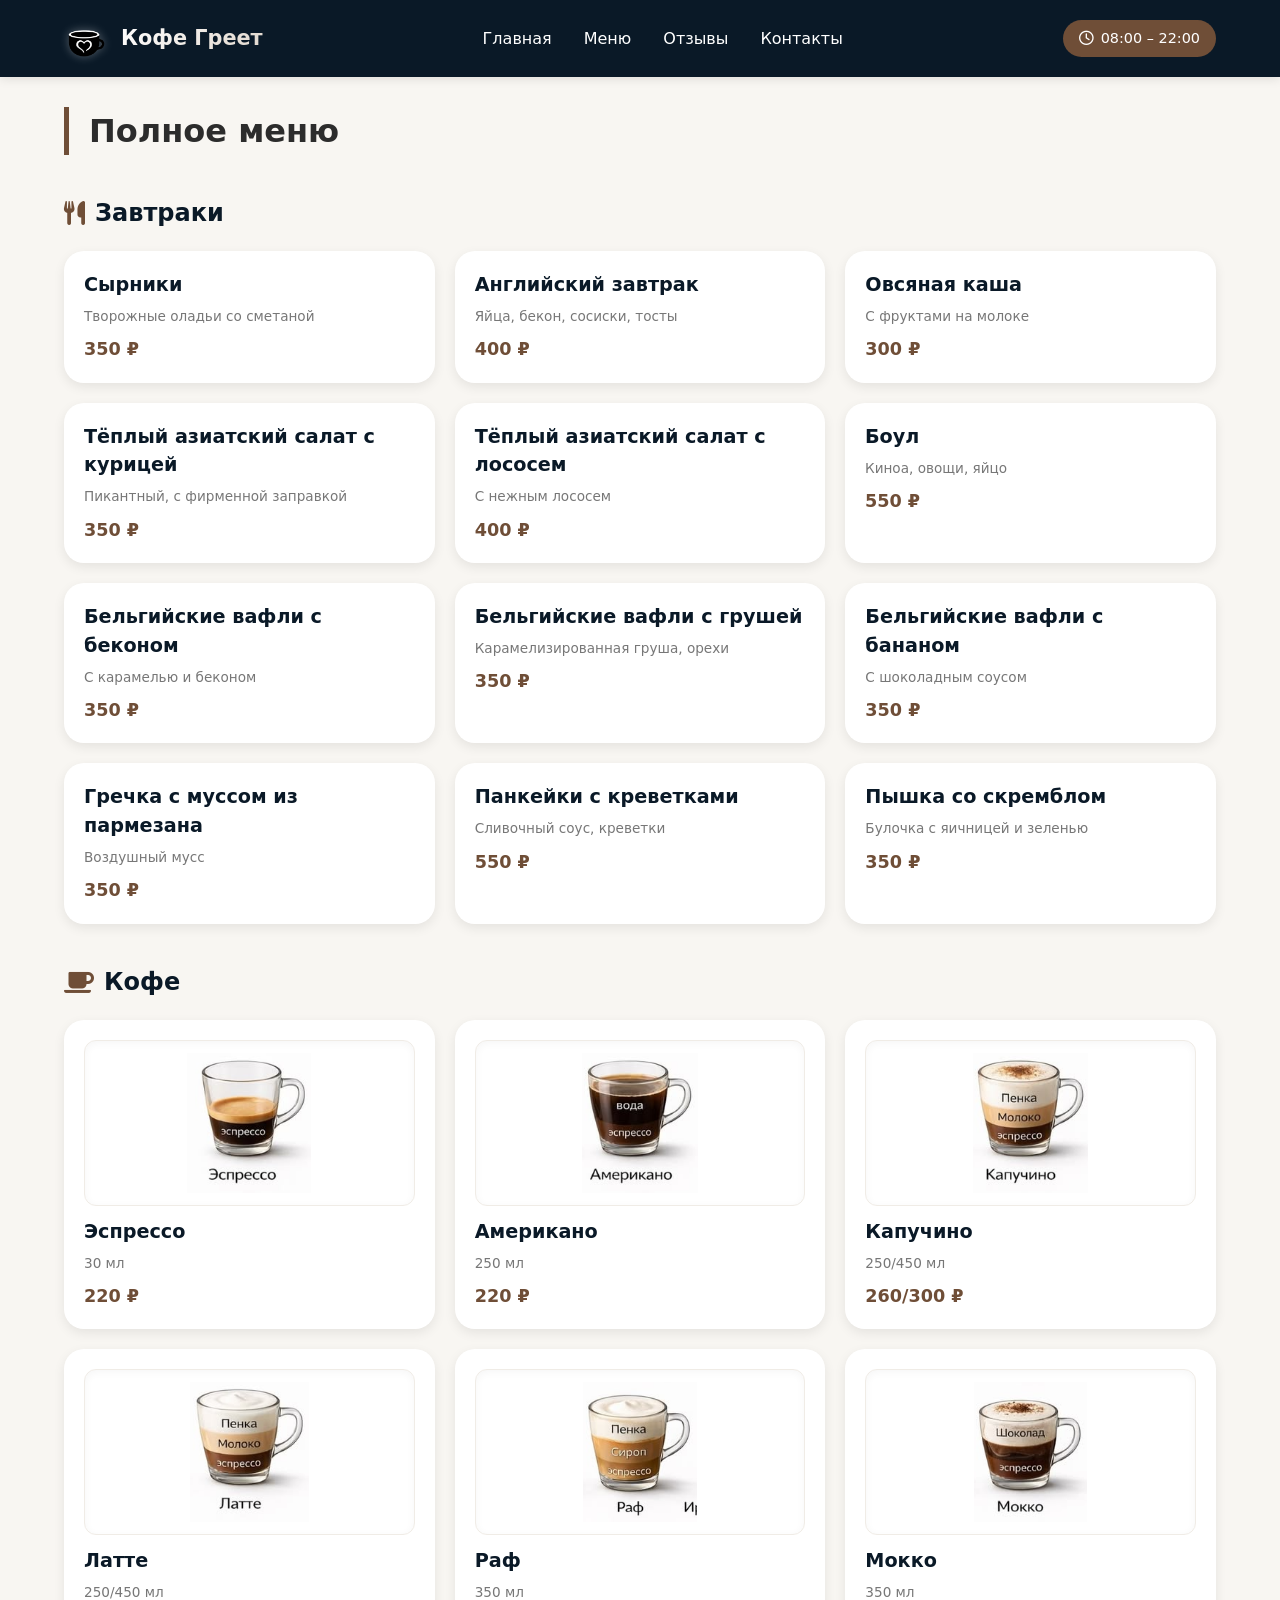
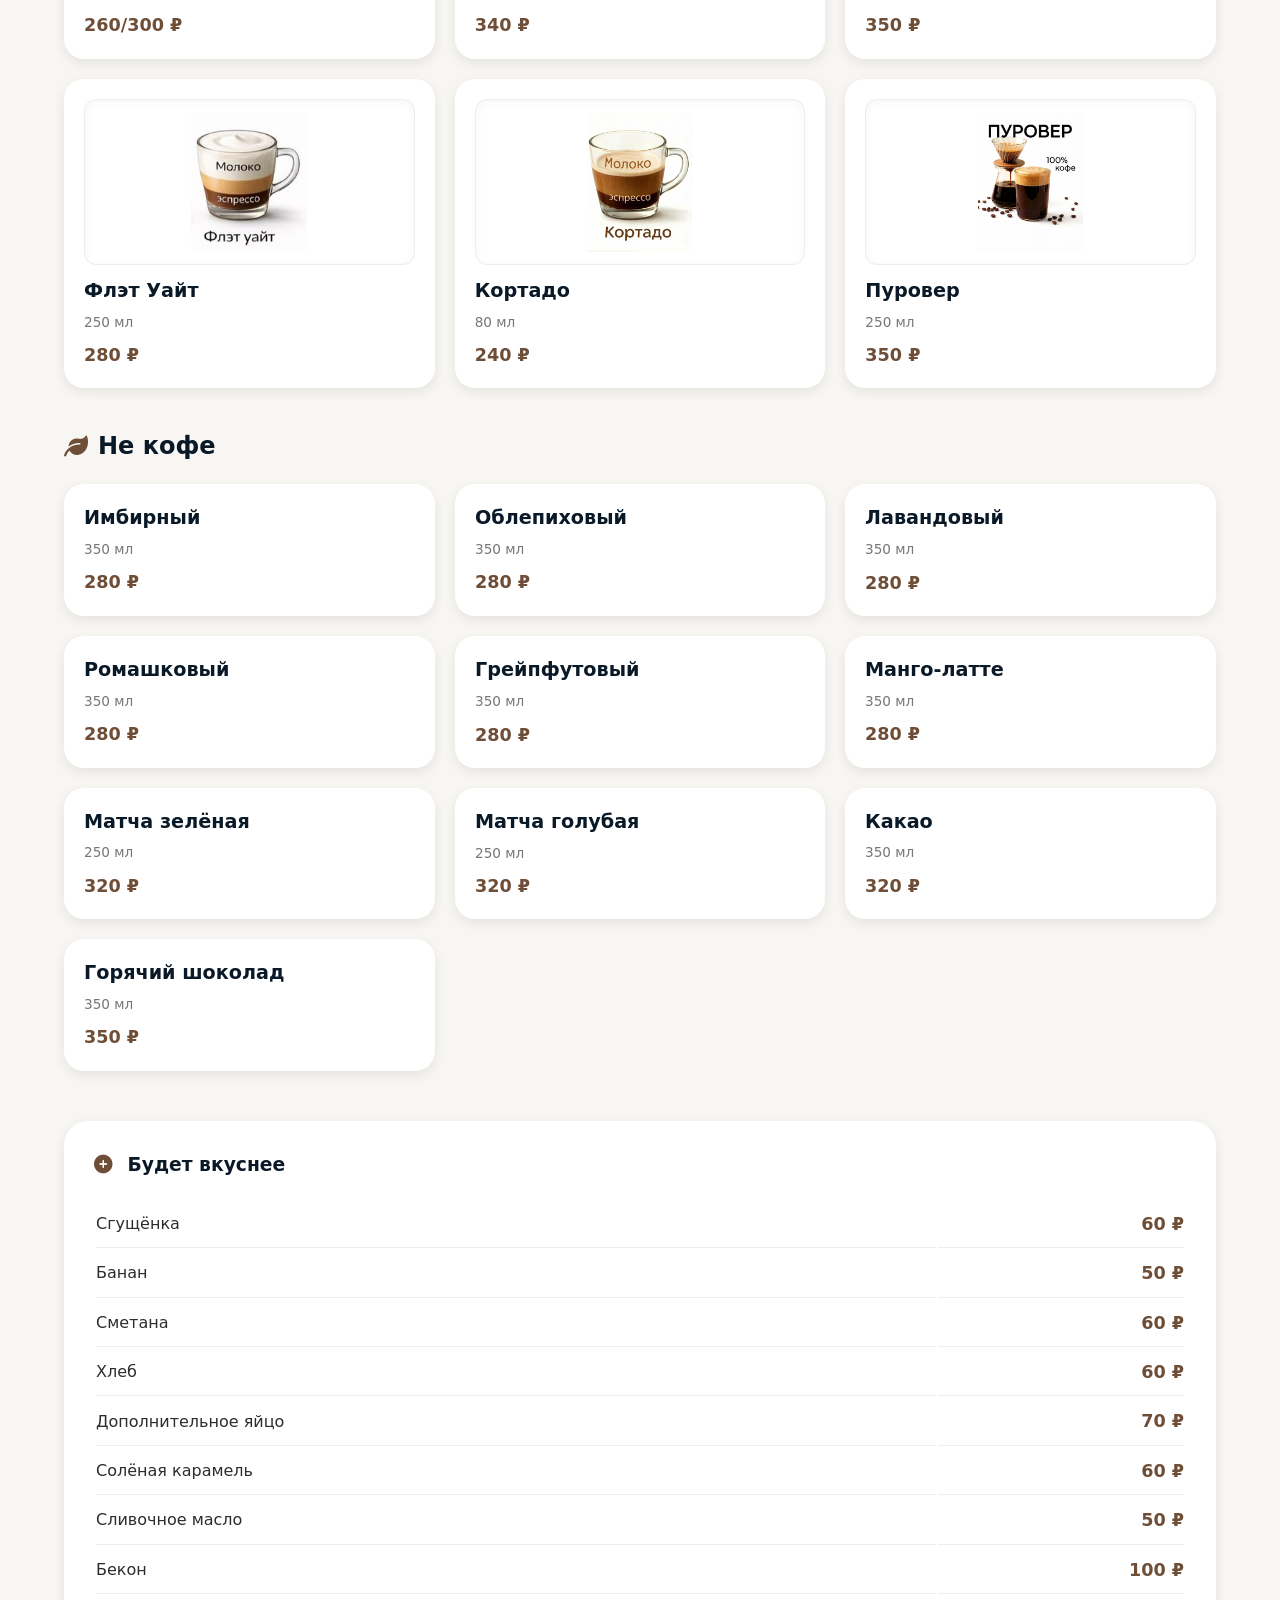
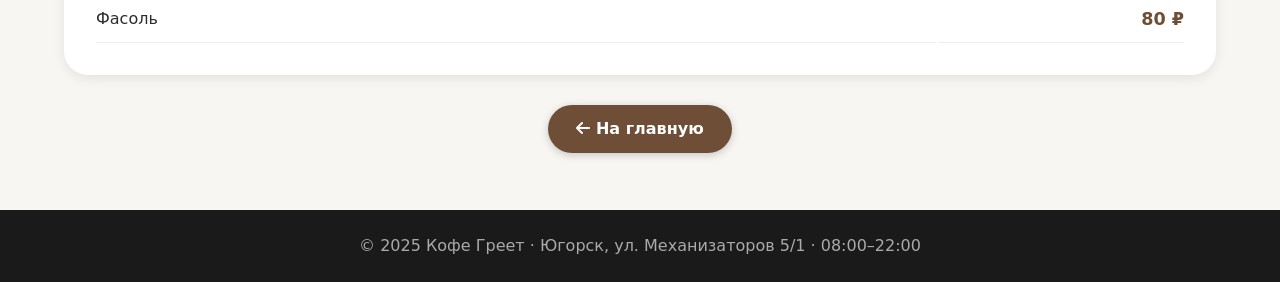
==== meny.html @ d29ca67d "Add files via upload" ====
<!DOCTYPE html>
<html lang="ru">
<head>
    <meta charset="UTF-8" />
    <meta name="viewport" content="width=device-width, initial-scale=1.0" />
    <title>Меню — Кофе Греет</title>
    <link rel="stylesheet" href="meny.css" />
    <link rel="stylesheet" href="https://cdnjs.cloudflare.com/ajax/libs/font-awesome/6.0.0-beta3/css/all.min.css" />
</head>
<body>

<!-- Preloader -->
<div class="preloader" id="preloader">
    <div class="preloader-content">
        <div class="coffee-cup">
            <div class="steam">
                <span></span><span></span><span></span><span></span><span></span>
            </div>
            <div class="cup-body">
                <div class="coffee-fill"></div>
            </div>
            <div class="cup-handle"></div>
            <div class="coffee-beans">
                <div class="bean"></div>
                <div class="bean"></div>
                <div class="bean"></div>
                <div class="bean"></div>
            </div>
        </div>
        <div class="preloader-title">Кофе Греет</div>
        <div class="preloader-spinner"></div>
        <div class="progress-bar">
            <div class="progress-bar-fill"></div>
        </div>
        <div class="loading-text">
            Загрузка<span>.</span><span>.</span><span>.</span>
        </div>
    </div>
</div>

<header>
    <div class="container header-container">
        <div class="logo">
            <img src="imgs/logo.png" alt="Кофе Греет" />
            <span>Кофе Греет</span>
        </div>

        <button class="burger-btn" id="burgerBtn" aria-label="Открыть меню">
            <span></span>
            <span></span>
            <span></span>
        </button>

        <nav class="nav-wrapper" id="navWrapper">
            <ul class="nav-menu">
                <li><a href="index.html">Главная</a></li>
                <li><a href="meny.html">Меню</a></li>
                <li><a href="about.html">Отзывы</a></li>
                <li><a href="index.html#contacts">Контакты</a></li>
            </ul>
        </nav>

        <div class="work-time">
            <i class="far fa-clock"></i> 08:00 – 22:00
        </div>
    </div>
</header>

<div class="menu-overlay" id="menuOverlay"></div>

<main>
    <div class="container">
        <h1 class="section-title" style="margin-top: 30px;">Полное меню</h1>

        <!-- ====== ЗАВТРАКИ ====== -->
        <div id="breakfasts">
            <h2 class="category-title"><i class="fas fa-utensils"></i> Завтраки</h2>
            <div class="menu-grid">
                <div class="menu-card"><h3>Сырники</h3><p>Творожные оладьи со сметаной</p><span class="price">350 ₽</span></div>
                <div class="menu-card"><h3>Английский завтрак</h3><p>Яйца, бекон, сосиски, тосты</p><span class="price">400 ₽</span></div>
                <div class="menu-card"><h3>Овсяная каша</h3><p>С фруктами на молоке</p><span class="price">300 ₽</span></div>
                <div class="menu-card"><h3>Тёплый азиатский салат с курицей</h3><p>Пикантный, с фирменной заправкой</p><span class="price">350 ₽</span></div>
                <div class="menu-card"><h3>Тёплый азиатский салат с лососем</h3><p>С нежным лососем</p><span class="price">400 ₽</span></div>
                <div class="menu-card"><h3>Боул</h3><p>Киноа, овощи, яйцо</p><span class="price">550 ₽</span></div>
                <div class="menu-card"><h3>Бельгийские вафли с беконом</h3><p>С карамелью и беконом</p><span class="price">350 ₽</span></div>
                <div class="menu-card"><h3>Бельгийские вафли с грушей</h3><p>Карамелизированная груша, орехи</p><span class="price">350 ₽</span></div>
                <div class="menu-card"><h3>Бельгийские вафли с бананом</h3><p>С шоколадным соусом</p><span class="price">350 ₽</span></div>
                <div class="menu-card"><h3>Гречка с муссом из пармезана</h3><p>Воздушный мусс</p><span class="price">350 ₽</span></div>
                <div class="menu-card"><h3>Панкейки с креветками</h3><p>Сливочный соус, креветки</p><span class="price">550 ₽</span></div>
                <div class="menu-card"><h3>Пышка со скремблом</h3><p>Булочка с яичницей и зеленью</p><span class="price">350 ₽</span></div>
            </div>
        </div>

        <!-- ====== КОФЕ ====== -->
        <div id="coffee">
            <h2 class="category-title"><i class="fas fa-coffee"></i> Кофе</h2>
            <div class="menu-grid">
                <div class="menu-card">
                    <div class="menu-img-wrapper">
                        <img src="imgs/экспрессо.png" alt="Эспрессо" class="menu-img" />
                    </div>
                    <h3>Эспрессо</h3>
                    <p>30 мл</p>
                    <span class="price">220 ₽</span>
                </div>
                <div class="menu-card">
                    <div class="menu-img-wrapper">
                        <img src="imgs/американо.png" alt="Американо" class="menu-img" />
                    </div>
                    <h3>Американо</h3>
                    <p>250 мл</p>
                    <span class="price">220 ₽</span>
                </div>
                <div class="menu-card">
                    <div class="menu-img-wrapper">
                        <img src="imgs/капучино.png" alt="Капучино" class="menu-img" />
                    </div>
                    <h3>Капучино</h3>
                    <p>250/450 мл</p>
                    <span class="price">260/300 ₽</span>
                </div>
                <div class="menu-card">
                    <div class="menu-img-wrapper">
                        <img src="imgs/латте.png" alt="Латте" class="menu-img" />
                    </div>
                    <h3>Латте</h3>
                    <p>250/450 мл</p>
                    <span class="price">260/300 ₽</span>
                </div>
                <div class="menu-card">
                    <div class="menu-img-wrapper">
                        <img src="imgs/раф.png" alt="Раф" class="menu-img" />
                    </div>
                    <h3>Раф</h3>
                    <p>350 мл</p>
                    <span class="price">340 ₽</span>
                </div>
                <div class="menu-card">
                    <div class="menu-img-wrapper">
                        <img src="imgs/мокко.png" alt="Мокко" class="menu-img" />
                    </div>
                    <h3>Мокко</h3>
                    <p>350 мл</p>
                    <span class="price">350 ₽</span>
                </div>
                <div class="menu-card">
                    <div class="menu-img-wrapper">
                        <img src="imgs/флэт.png" alt="Флэт Уайт" class="menu-img" />
                    </div>
                    <h3>Флэт Уайт</h3>
                    <p>250 мл</p>
                    <span class="price">280 ₽</span>
                </div>
                <div class="menu-card">
                    <div class="menu-img-wrapper">
                        <img src="imgs/кортадо.jpeg" alt="Кортадо" class="menu-img" />
                    </div>
                    <h3>Кортадо</h3>
                    <p>80 мл</p>
                    <span class="price">240 ₽</span>
                </div>
                <div class="menu-card">
                    <div class="menu-img-wrapper">
                        <img src="imgs/пуровер.jpeg" alt="Пуровер" class="menu-img" />
                    </div>
                    <h3>Пуровер</h3>
                    <p>250 мл</p>
                    <span class="price">350 ₽</span>
                </div>
            </div>
        </div>

        <!-- ====== НЕ КОФЕ ====== -->
        <div id="not-coffee">
            <h2 class="category-title"><i class="fas fa-leaf"></i> Не кофе</h2>
            <div class="menu-grid">
                <div class="menu-card"><h3>Имбирный</h3><p>350 мл</p><span class="price">280 ₽</span></div>
                <div class="menu-card"><h3>Облепиховый</h3><p>350 мл</p><span class="price">280 ₽</span></div>
                <div class="menu-card"><h3>Лавандовый</h3><p>350 мл</p><span class="price">280 ₽</span></div>
                <div class="menu-card"><h3>Ромашковый</h3><p>350 мл</p><span class="price">280 ₽</span></div>
                <div class="menu-card"><h3>Грейпфутовый</h3><p>350 мл</p><span class="price">280 ₽</span></div>
                <div class="menu-card"><h3>Манго-латте</h3><p>350 мл</p><span class="price">280 ₽</span></div>
                <div class="menu-card"><h3>Матча зелёная</h3><p>250 мл</p><span class="price">320 ₽</span></div>
                <div class="menu-card"><h3>Матча голубая</h3><p>250 мл</p><span class="price">320 ₽</span></div>
                <div class="menu-card"><h3>Какао</h3><p>350 мл</p><span class="price">320 ₽</span></div>
                <div class="menu-card"><h3>Горячий шоколад</h3><p>350 мл</p><span class="price">350 ₽</span></div>
            </div>
        </div>

        <!-- ====== ДОБАВКИ ====== -->
        <div class="addons-section">
            <h3><i class="fas fa-plus-circle"></i> Будет вкуснее</h3>
            <table class="addons-table">
                <tr><td>Сгущёнка</td><td class="price">60 ₽</td></tr>
                <tr><td>Банан</td><td class="price">50 ₽</td></tr>
                <tr><td>Сметана</td><td class="price">60 ₽</td></tr>
                <tr><td>Хлеб</td><td class="price">60 ₽</td></tr>
                <tr><td>Дополнительное яйцо</td><td class="price">70 ₽</td></tr>
                <tr><td>Солёная карамель</td><td class="price">60 ₽</td></tr>
                <tr><td>Сливочное масло</td><td class="price">50 ₽</td></tr>
                <tr><td>Бекон</td><td class="price">100 ₽</td></tr>
                <tr><td>Фасоль</td><td class="price">80 ₽</td></tr>
            </table>
        </div>

        <div class="back-wrapper">
            <a href="index.html" class="btn-back"><i class="fas fa-arrow-left"></i> На главную</a>
        </div>
    </div>
</main>

<footer>
    <div class="container">
        <p>© 2025 Кофе Греет · Югорск, ул. Механизаторов 5/1 · 08:00–22:00</p>
    </div>
</footer>

<script>
    window.addEventListener('load', function() {
        const preloader = document.getElementById('preloader');
        setTimeout(function() {
            preloader.classList.add('hidden');
        }, 1200);
    });

    // Бургер-меню
    const burgerBtn = document.getElementById('burgerBtn');
    const navWrapper = document.getElementById('navWrapper');
    const menuOverlay = document.getElementById('menuOverlay');

    function openMenu() {
        burgerBtn.classList.add('active');
        navWrapper.classList.add('active');
        menuOverlay.classList.add('active');
        document.body.style.overflow = 'hidden';
    }

    function closeMenu() {
        burgerBtn.classList.remove('active');
        navWrapper.classList.remove('active');
        menuOverlay.classList.remove('active');
        document.body.style.overflow = '';
    }

    burgerBtn.addEventListener('click', function() {
        if (navWrapper.classList.contains('active')) {
            closeMenu();
        } else {
            openMenu();
        }
    });

    menuOverlay.addEventListener('click', closeMenu);

    document.querySelectorAll('.nav-menu a').forEach(link => {
        link.addEventListener('click', closeMenu);
    });
</script>
</body>
</html>
---- meny.css ----
:root {
    --dark-blue: #0A1927;
    --coffee: #6F4E37;
    --coffee-light: #8B6B4A;
    --black: #1A1A1A;
    --bg: #F8F6F2;
    --text: #2C2C2C;
    --white: #FFFFFF;
    --shadow-sm: 0 4px 12px rgba(0, 0, 0, 0.08);
    --shadow-md: 0 8px 24px rgba(0, 0, 0, 0.12);
    --shadow-lg: 0 12px 32px rgba(0, 0, 0, 0.16);
    --glow-gold: 0 0 12px rgba(111, 78, 55, 0.5);
}
* {
    margin: 0;
    padding: 0;
    box-sizing: border-box;
}
body {
    font-family: system-ui, -apple-system, 'Segoe UI', Roboto, sans-serif;
    background: var(--bg);
    color: var(--text);
    line-height: 1.5;
    opacity: 0;
    animation: fadeInBody 0.8s ease-out forwards;
}
@keyframes fadeInBody {
    0% { opacity: 0; }
    100% { opacity: 1; }
}

/* ===== PRELOADER ===== */
.preloader {
    position: fixed;
    top: 0;
    left: 0;
    width: 100%;
    height: 100%;
    background: var(--dark-blue);
    display: flex;
    flex-direction: column;
    align-items: center;
    justify-content: center;
    z-index: 9999;
    transition: opacity 0.8s ease, visibility 0.8s ease;
}
.preloader.hidden {
    opacity: 0;
    visibility: hidden;
    pointer-events: none;
}
.preloader-content {
    display: flex;
    flex-direction: column;
    align-items: center;
    gap: 30px;
    animation: preloaderFadeIn 0.6s ease-out;
}
@keyframes preloaderFadeIn {
    0% { opacity: 0; transform: scale(0.9); }
    100% { opacity: 1; transform: scale(1); }
}
.coffee-cup {
    position: relative;
    width: 120px;
    height: 100px;
    animation: cupFloat 2s ease-in-out infinite;
}
@keyframes cupFloat {
    0%, 100% { transform: translateY(0); }
    50% { transform: translateY(-10px); }
}
.cup-body {
    position: absolute;
    bottom: 0;
    left: 50%;
    transform: translateX(-50%);
    width: 80px;
    height: 65px;
    background: linear-gradient(180deg, #5a3d2e 0%, #3d281d 100%);
    border-radius: 0 0 30px 30px;
    border: 3px solid #4a3224;
    overflow: hidden;
}
.cup-body::after {
    content: '';
    position: absolute;
    top: 0;
    left: 0;
    width: 100%;
    height: 30px;
    background: linear-gradient(180deg, rgba(255,255,255,0.15) 0%, rgba(255,255,255,0) 100%);
}
.cup-handle {
    position: absolute;
    bottom: 15px;
    right: -28px;
    width: 28px;
    height: 35px;
    border: 4px solid #4a3224;
    border-left: none;
    border-radius: 0 20px 20px 0;
}
.coffee-fill {
    position: absolute;
    bottom: 3px;
    left: 3px;
    right: 3px;
    height: 40px;
    background: linear-gradient(180deg, #6F4E37 0%, #3d281d 100%);
    border-radius: 0 0 26px 26px;
    animation: coffeeRipple 1.5s ease-in-out infinite;
}
@keyframes coffeeRipple {
    0%, 100% { height: 40px; opacity: 1; }
    50% { height: 35px; opacity: 0.8; }
}
.steam {
    position: absolute;
    top: -30px;
    left: 50%;
    transform: translateX(-50%);
    display: flex;
    gap: 12px;
}
.steam span {
    display: block;
    width: 6px;
    height: 20px;
    background: linear-gradient(180deg, rgba(255,255,255,0.4) 0%, transparent 100%);
    border-radius: 50%;
    animation: steamRise 2s ease-in-out infinite;
}
.steam span:nth-child(1) { animation-delay: 0s; height: 25px; }
.steam span:nth-child(2) { animation-delay: 0.4s; height: 15px; }
.steam span:nth-child(3) { animation-delay: 0.8s; height: 20px; }
.steam span:nth-child(4) { animation-delay: 1.2s; height: 18px; }
.steam span:nth-child(5) { animation-delay: 1.6s; height: 22px; }
@keyframes steamRise {
    0% { transform: translateY(0) scale(1); opacity: 0.6; }
    100% { transform: translateY(-40px) scale(1.5); opacity: 0; }
}
.coffee-beans {
    position: absolute;
    width: 100%;
    height: 100%;
    top: 0;
    left: 0;
    pointer-events: none;
}
.bean {
    position: absolute;
    width: 16px;
    height: 20px;
    background: linear-gradient(135deg, #6F4E37 0%, #3d281d 100%);
    border-radius: 50% 50% 50% 50% / 60% 60% 40% 40%;
    animation: beanFloat 3s ease-in-out infinite;
}
.bean::after {
    content: '';
    position: absolute;
    top: 50%;
    left: 50%;
    transform: translate(-50%, -50%);
    width: 2px;
    height: 8px;
    background: rgba(255,255,255,0.15);
    border-radius: 50%;
}
.bean:nth-child(1) { top: -10px; left: -30px; animation-delay: 0s; transform: rotate(30deg); }
.bean:nth-child(2) { top: 30px; left: -40px; animation-delay: 0.5s; transform: rotate(-20deg); width: 14px; height: 18px; }
.bean:nth-child(3) { bottom: 20px; right: -35px; animation-delay: 1s; transform: rotate(45deg); }
.bean:nth-child(4) { top: -5px; right: -40px; animation-delay: 1.5s; transform: rotate(-15deg); width: 12px; height: 16px; }
@keyframes beanFloat {
    0%, 100% { transform: rotate(var(--rot)) translateY(0); opacity: 0.7; }
    50% { transform: rotate(var(--rot)) translateY(-8px); opacity: 1; }
}
.bean:nth-child(1) { --rot: 30deg; }
.bean:nth-child(2) { --rot: -20deg; }
.bean:nth-child(3) { --rot: 45deg; }
.bean:nth-child(4) { --rot: -15deg; }
.preloader-title {
    color: white;
    font-weight: 700;
    font-size: 2rem;
    background: linear-gradient(135deg, #fff, #e0d6cc);
    background-clip: text;
    -webkit-background-clip: text;
    color: transparent;
    letter-spacing: 2px;
}
.preloader-spinner {
    position: relative;
    width: 60px;
    height: 60px;
}
.preloader-spinner::before {
    content: '';
    position: absolute;
    inset: 0;
    border-radius: 50%;
    border: 3px solid rgba(111, 78, 55, 0.15);
}
.preloader-spinner::after {
    content: '';
    position: absolute;
    inset: 0;
    border-radius: 50%;
    border: 3px solid transparent;
    border-top-color: var(--coffee);
    animation: spin 1s linear infinite;
}
@keyframes spin {
    0% { transform: rotate(0deg); }
    100% { transform: rotate(360deg); }
}
.progress-bar {
    width: 200px;
    height: 3px;
    background: rgba(255, 255, 255, 0.08);
    border-radius: 4px;
    overflow: hidden;
}
.progress-bar-fill {
    height: 100%;
    width: 0%;
    background: linear-gradient(90deg, var(--coffee), var(--coffee-light));
    border-radius: 4px;
    animation: progressFill 1.8s ease-in-out forwards;
}
@keyframes progressFill {
    0% { width: 0%; }
    20% { width: 15%; }
    50% { width: 45%; }
    80% { width: 75%; }
    100% { width: 100%; }
}
.loading-text {
    color: rgba(255, 255, 255, 0.5);
    font-size: 0.9rem;
    letter-spacing: 3px;
    text-transform: uppercase;
    font-weight: 300;
}
.loading-text span {
    display: inline-block;
    animation: dotsBounce 1.4s infinite;
}
.loading-text span:nth-child(2) { animation-delay: 0.2s; }
.loading-text span:nth-child(3) { animation-delay: 0.4s; }
@keyframes dotsBounce {
    0%, 80%, 100% { transform: scale(1); opacity: 0.3; }
    40% { transform: scale(1.3); opacity: 1; }
}

/* ===== ОСНОВНЫЕ СТИЛИ ===== */
.container {
    max-width: 1200px;
    margin: 0 auto;
    padding: 0 24px;
}

/* Header */
header {
    background: var(--dark-blue);
    padding: 16px 0;
    position: sticky;
    top: 0;
    z-index: 100;
    transition: all 0.3s ease;
    box-shadow: 0 2px 10px rgba(0, 0, 0, 0.1);
}
.header-container {
    display: flex;
    justify-content: space-between;
    align-items: center;
    flex-wrap: wrap;
    gap: 20px;
    max-width: 1200px;
    margin: 0 auto;
    padding: 0 24px;
}
.logo {
    display: flex;
    align-items: center;
    gap: 12px;
}
.logo img {
    height: 45px;
    width: auto;
    transition: all 0.3s ease;
    filter: drop-shadow(0 0 5px rgba(255, 255, 255, 0.3));
    animation: logoGlow 2s ease-in-out infinite;
}
@keyframes logoGlow {
    0%, 100% {
        filter: drop-shadow(0 0 5px rgba(255, 255, 255, 0.3));
    }
    50% {
        filter: drop-shadow(0 0 15px rgba(111, 78, 55, 0.6));
    }
}
.logo span {
    color: white;
    font-weight: 700;
    font-size: 1.3rem;
    background: linear-gradient(135deg, #fff, #e0d6cc);
    background-clip: text;
    -webkit-background-clip: text;
    color: transparent;
}
.nav-menu {
    display: flex;
    gap: 32px;
    list-style: none;
}
.nav-menu a {
    color: white;
    text-decoration: none;
    font-weight: 500;
    transition: all 0.3s ease;
    position: relative;
}
.nav-menu a::after {
    content: '';
    position: absolute;
    bottom: -5px;
    left: 0;
    width: 0;
    height: 2px;
    background: var(--coffee);
    transition: width 0.3s ease;
    border-radius: 2px;
}
.nav-menu a:hover::after {
    width: 100%;
}
.nav-menu a:hover {
    text-shadow: 0 0 8px rgba(111, 78, 55, 0.5);
}
.work-time {
    background: var(--coffee);
    padding: 8px 16px;
    border-radius: 40px;
    color: white;
    font-size: 0.9rem;
    display: flex;
    align-items: center;
    gap: 8px;
    white-space: nowrap;
    transition: all 0.3s ease;
    animation: pulseSoft 2s ease-in-out infinite;
}
.work-time:hover {
    transform: scale(1.02);
    box-shadow: var(--glow-gold);
}
@keyframes pulseSoft {
    0%, 100% {
        box-shadow: 0 0 0 rgba(111, 78, 55, 0);
    }
    50% {
        box-shadow: 0 0 12px rgba(111, 78, 55, 0.5);
    }
}

/* Основной контент */
.section-title {
    font-size: 2rem;
    margin: 40px 0 30px 0;
    font-weight: 600;
    border-left: 5px solid var(--coffee);
    padding-left: 20px;
    opacity: 0;
    transform: translateX(-20px);
    animation: slideInLeft 0.6s ease-out forwards;
}
@keyframes slideInLeft {
    0% {
        opacity: 0;
        transform: translateX(-20px);
    }
    100% {
        opacity: 1;
        transform: translateX(0);
    }
}
.category-title {
    font-size: 1.5rem;
    margin: 40px 0 20px 0;
    color: var(--dark-blue);
    display: flex;
    align-items: center;
    gap: 10px;
}
.category-title i {
    color: var(--coffee);
    transition: all 0.3s ease;
}
.category-title:hover i {
    transform: scale(1.1) rotate(5deg);
    text-shadow: 0 0 8px rgba(111, 78, 55, 0.5);
}
.menu-grid {
    display: grid;
    grid-template-columns: repeat(auto-fill, minmax(300px, 1fr));
    gap: 20px;
}

/* ===== КАРТОЧКИ МЕНЮ С БЕЛЫМ ФОНОМ ДЛЯ КАРТИНОК ===== */
.menu-card {
    background: var(--white);
    padding: 20px;
    border-radius: 20px;
    transition: all 0.3s cubic-bezier(0.4, 0, 0.2, 1);
    box-shadow: var(--shadow-sm);
    opacity: 0;
    transform: translateY(30px);
    animation: cardFadeUp 0.6s ease-out forwards;
    display: flex;
    flex-direction: column;
    align-items: flex-start;
}
.menu-card:nth-child(1) { animation-delay: 0.05s; }
.menu-card:nth-child(2) { animation-delay: 0.1s; }
.menu-card:nth-child(3) { animation-delay: 0.15s; }
.menu-card:nth-child(4) { animation-delay: 0.2s; }
.menu-card:nth-child(5) { animation-delay: 0.25s; }
.menu-card:nth-child(6) { animation-delay: 0.3s; }
.menu-card:nth-child(7) { animation-delay: 0.35s; }
.menu-card:nth-child(8) { animation-delay: 0.4s; }
.menu-card:nth-child(9) { animation-delay: 0.45s; }
.menu-card:nth-child(10) { animation-delay: 0.5s; }
.menu-card:nth-child(11) { animation-delay: 0.55s; }
.menu-card:nth-child(12) { animation-delay: 0.6s; }
.menu-card:nth-child(13) { animation-delay: 0.65s; }
@keyframes cardFadeUp {
    0% {
        opacity: 0;
        transform: translateY(30px);
    }
    100% {
        opacity: 1;
        transform: translateY(0);
    }
}
.menu-card:hover {
    transform: translateY(-5px) scale(1.02);
    box-shadow: var(--shadow-lg), var(--glow-gold);
}
.menu-card h3 {
    font-size: 1.2rem;
    margin-bottom: 6px;
    color: var(--dark-blue);
}
.menu-card p {
    font-size: 0.85rem;
    color: #777;
    margin-bottom: 10px;
}
.price {
    font-weight: 700;
    font-size: 1.1rem;
    color: var(--coffee);
}

/* ===== КОНТЕЙНЕР ДЛЯ КАРТИНКИ С БЕЛЫМ ФОНОМ ===== */
.menu-img-wrapper {
    width: 100%;
    background: #ffffff;
    border-radius: 12px;
    padding: 12px;
    margin-bottom: 12px;
    display: flex;
    align-items: center;
    justify-content: center;
    min-height: 150px;
    border: 1px solid #f0ece6;
    box-shadow: inset 0 2px 8px rgba(0, 0, 0, 0.04);
}

/* ===== САМА КАРТИНКА ===== */
.menu-img {
    width: 100%;
    max-height: 140px;
    height: auto;
    object-fit: contain;
    border-radius: 8px;
    transition: all 0.3s ease;
    background: #ffffff;
    display: block;
}

/* ===== ХОВЕР ДЛЯ КАРТИНОК ===== */
.menu-card:hover .menu-img {
    transform: scale(1.03);
}
.menu-card:hover .menu-img-wrapper {
    border-color: var(--coffee);
    box-shadow: 0 0 12px rgba(111, 78, 55, 0.15);
}

/* Добавки */
.addons-section {
    background: white;
    border-radius: 24px;
    padding: 30px;
    margin: 50px 0 30px;
    transition: all 0.3s ease;
    box-shadow: var(--shadow-sm);
    opacity: 0;
    transform: translateY(30px);
    animation: cardFadeUp 0.6s ease-out 0.7s forwards;
}
.addons-section:hover {
    box-shadow: var(--shadow-md), var(--glow-gold);
}
.addons-section h3 {
    color: var(--dark-blue);
    margin-bottom: 20px;
}
.addons-section h3 i {
    color: var(--coffee);
    margin-right: 8px;
    transition: all 0.3s ease;
}
.addons-section:hover h3 i {
    transform: rotate(90deg);
}
.addons-table {
    width: 100%;
}
.addons-table td {
    padding: 10px 0;
    border-bottom: 1px solid #eee;
    transition: all 0.3s ease;
}
.addons-table tr:hover td {
    transform: translateX(5px);
    color: var(--dark-blue);
}
.addons-table td:last-child {
    text-align: right;
    font-weight: 600;
    color: var(--coffee);
}

/* Кнопка назад */
.back-wrapper {
    text-align: center;
    margin: 30px 0 50px;
    opacity: 0;
    transform: translateY(30px);
    animation: cardFadeUp 0.6s ease-out 0.8s forwards;
}
.btn-back {
    display: inline-block;
    background: var(--coffee);
    color: white;
    padding: 12px 28px;
    border-radius: 40px;
    text-decoration: none;
    font-weight: 600;
    transition: all 0.3s ease;
    position: relative;
    overflow: hidden;
    box-shadow: 0 2px 8px rgba(0, 0, 0, 0.2);
}
.btn-back::before {
    content: '';
    position: absolute;
    top: 50%;
    left: 50%;
    width: 0;
    height: 0;
    background: var(--dark-blue);
    border-radius: 50%;
    transform: translate(-50%, -50%);
    transition: width 0.4s ease, height 0.4s ease;
    z-index: -1;
}
.btn-back:hover::before {
    width: 400px;
    height: 400px;
}
.btn-back:hover {
    background: var(--coffee);
    transform: translateY(-2px);
    box-shadow: var(--glow-gold);
}
.btn-back i {
    transition: transform 0.3s ease;
}
.btn-back:hover i {
    transform: translateX(-5px);
}

footer {
    background: var(--black);
    color: #aaa;
    text-align: center;
    padding: 24px 0;
    margin-top: 40px;
    position: relative;
    overflow: hidden;
}
footer::before {
    content: '';
    position: absolute;
    top: 0;
    left: -100%;
    width: 100%;
    height: 1px;
    background: linear-gradient(90deg, transparent, var(--coffee), transparent);
    animation: footerLine 4s ease-in-out infinite;
}
@keyframes footerLine {
    0% { left: -100%; }
    50% { left: 100%; }
    100% { left: 100%; }
}

/* ===== АДАПТИВНОСТЬ ===== */
@media (max-width: 768px) {
    .container, .header-container {
        padding: 0 20px;
    }
    .header-container {
        flex-direction: column;
        text-align: center;
    }
    .nav-menu {
        justify-content: center;
        flex-wrap: wrap;
        gap: 20px;
    }
    .work-time {
        white-space: normal;
    }
    .menu-grid {
        grid-template-columns: repeat(auto-fill, minmax(280px, 1fr));
    }
    .section-title {
        font-size: 1.75rem;
    }
    .category-title {
        font-size: 1.4rem;
    }
    .coffee-cup {
        width: 90px;
        height: 75px;
    }
    .cup-body {
        width: 60px;
        height: 50px;
    }
    .cup-handle {
        right: -22px;
        width: 22px;
        height: 28px;
    }
    .steam span {
        width: 4px;
        height: 15px;
    }
    .steam span:nth-child(1) { height: 20px; }
    .steam span:nth-child(2) { height: 12px; }
    .steam span:nth-child(3) { height: 16px; }
    .steam span:nth-child(4) { height: 14px; }
    .steam span:nth-child(5) { height: 18px; }
    .bean {
        width: 12px;
        height: 15px;
    }
    .bean:nth-child(1) { top: -5px; left: -20px; }
    .bean:nth-child(2) { top: 20px; left: -30px; width: 10px; height: 14px; }
    .bean:nth-child(3) { bottom: 10px; right: -25px; }
    .bean:nth-child(4) { top: -3px; right: -30px; width: 10px; height: 13px; }
    .preloader-title {
        font-size: 1.5rem;
    }
    .preloader-spinner {
        width: 45px;
        height: 45px;
    }
    .progress-bar {
        width: 160px;
    }
    .coffee-fill {
        height: 30px;
    }
    @keyframes coffeeRipple {
        0%, 100% { height: 30px; }
        50% { height: 25px; }
    }

    /* Адаптив для картинок */
    .menu-img-wrapper {
        min-height: 120px;
        padding: 8px;
    }
    .menu-img {
        max-height: 110px;
    }
}

@media (max-width: 576px) {
    .container, .header-container {
        padding: 0 16px;
    }
    .logo img {
        height: 35px;
    }
    .logo span {
        font-size: 1.1rem;
    }
    .nav-menu {
        gap: 16px;
    }
    .nav-menu a {
        font-size: 0.9rem;
    }
    .work-time {
        font-size: 0.8rem;
        padding: 6px 12px;
    }
    .menu-grid {
        grid-template-columns: 1fr;
    }
    .section-title {
        font-size: 1.5rem;
    }
    .category-title {
        font-size: 1.25rem;
    }
    .addons-section {
        padding: 20px;
    }
    .btn-back {
        padding: 10px 24px;
    }
    .coffee-cup {
        width: 70px;
        height: 60px;
    }
    .cup-body {
        width: 48px;
        height: 40px;
        border-width: 2px;
        border-radius: 0 0 22px 22px;
    }
    .cup-handle {
        right: -18px;
        width: 18px;
        height: 22px;
        border-width: 3px;
        border-radius: 0 14px 14px 0;
    }
    .steam {
        gap: 8px;
        top: -22px;
    }
    .steam span {
        width: 3px;
        height: 12px;
    }
    .steam span:nth-child(1) { height: 16px; }
    .steam span:nth-child(2) { height: 10px; }
    .steam span:nth-child(3) { height: 13px; }
    .steam span:nth-child(4) { height: 11px; }
    .steam span:nth-child(5) { height: 14px; }
    @keyframes steamRise {
        0% { transform: translateY(0) scale(1); opacity: 0.6; }
        100% { transform: translateY(-30px) scale(1.5); opacity: 0; }
    }
    .bean {
        width: 10px;
        height: 13px;
    }
    .bean:nth-child(1) { top: -3px; left: -15px; }
    .bean:nth-child(2) { top: 15px; left: -22px; width: 8px; height: 11px; }
    .bean:nth-child(3) { bottom: 8px; right: -18px; }
    .bean:nth-child(4) { top: -2px; right: -22px; width: 8px; height: 10px; }
    @keyframes beanFloat {
        0%, 100% { transform: rotate(var(--rot)) translateY(0); opacity: 0.7; }
        50% { transform: rotate(var(--rot)) translateY(-5px); opacity: 1; }
    }
    .preloader-title {
        font-size: 1.2rem;
    }
    .preloader-spinner {
        width: 35px;
        height: 35px;
    }
    .preloader-spinner::before,
    .preloader-spinner::after {
        border-width: 2px;
    }
    .progress-bar {
        width: 120px;
        height: 2px;
    }
    .loading-text {
        font-size: 0.75rem;
        letter-spacing: 2px;
    }
    .coffee-fill {
        height: 24px;
    }
    @keyframes coffeeRipple {
        0%, 100% { height: 24px; }
        50% { height: 20px; }
    }
    .preloader-content {
        gap: 20px;
    }

    /* Адаптив для картинок */
    .menu-img-wrapper {
        min-height: 100px;
        padding: 6px;
    }
    .menu-img {
        max-height: 90px;
    }
}
/*  БУРГЕР-МЕНЮ  */
.burger-btn {
    display: none;
    flex-direction: column;
    justify-content: space-between;
    width: 30px;
    height: 22px;
    background: transparent;
    border: none;
    cursor: pointer;
    padding: 0;
    z-index: 110;
}
.burger-btn span {
    display: block;
    width: 100%;
    height: 3px;
    background: var(--white);
    border-radius: 3px;
    transition: all 0.3s ease;
}
.burger-btn.active span:nth-child(1) {
    transform: translateY(9px) rotate(45deg);
}
.burger-btn.active span:nth-child(2) {
    opacity: 0;
}
.burger-btn.active span:nth-child(3) {
    transform: translateY(-9px) rotate(-45deg);
}
.menu-overlay {
    position: fixed;
    inset: 0;
    background: rgba(0, 0, 0, 0.5);
    opacity: 0;
    visibility: hidden;
    transition: all 0.3s ease;
    z-index: 98;
}
.menu-overlay.active {
    opacity: 1;
    visibility: visible;
}
@media (max-width: 768px) {
    .container, .header-container {
        padding: 0 20px;
    }
    .header-container {
        flex-direction: row;
        text-align: left;
    }
    /* ... остальное без изменений ... */
    .burger-btn {
        display: flex;
    }
    .nav-wrapper {
        position: fixed;
        top: 0;
        right: -100%;
        width: 75%;
        max-width: 300px;
        height: 100vh;
        background: var(--dark-blue);
        padding: 80px 30px 30px;
        transition: right 0.3s ease;
        z-index: 100;
        box-shadow: -4px 0 20px rgba(0, 0, 0, 0.3);
    }
    .nav-wrapper.active {
        right: 0;
    }
    .nav-menu {
        flex-direction: column;
        gap: 24px;
        align-items: flex-start;
    }
    .nav-menu a {
        font-size: 1.1rem;
        display: block;
        padding: 10px 0;
        width: 100%;
        border-bottom: 1px solid rgba(255, 255, 255, 0.1);
    }
    .nav-menu a::after {
        display: none;
    }
    .work-time {
        display: none;
    }
}
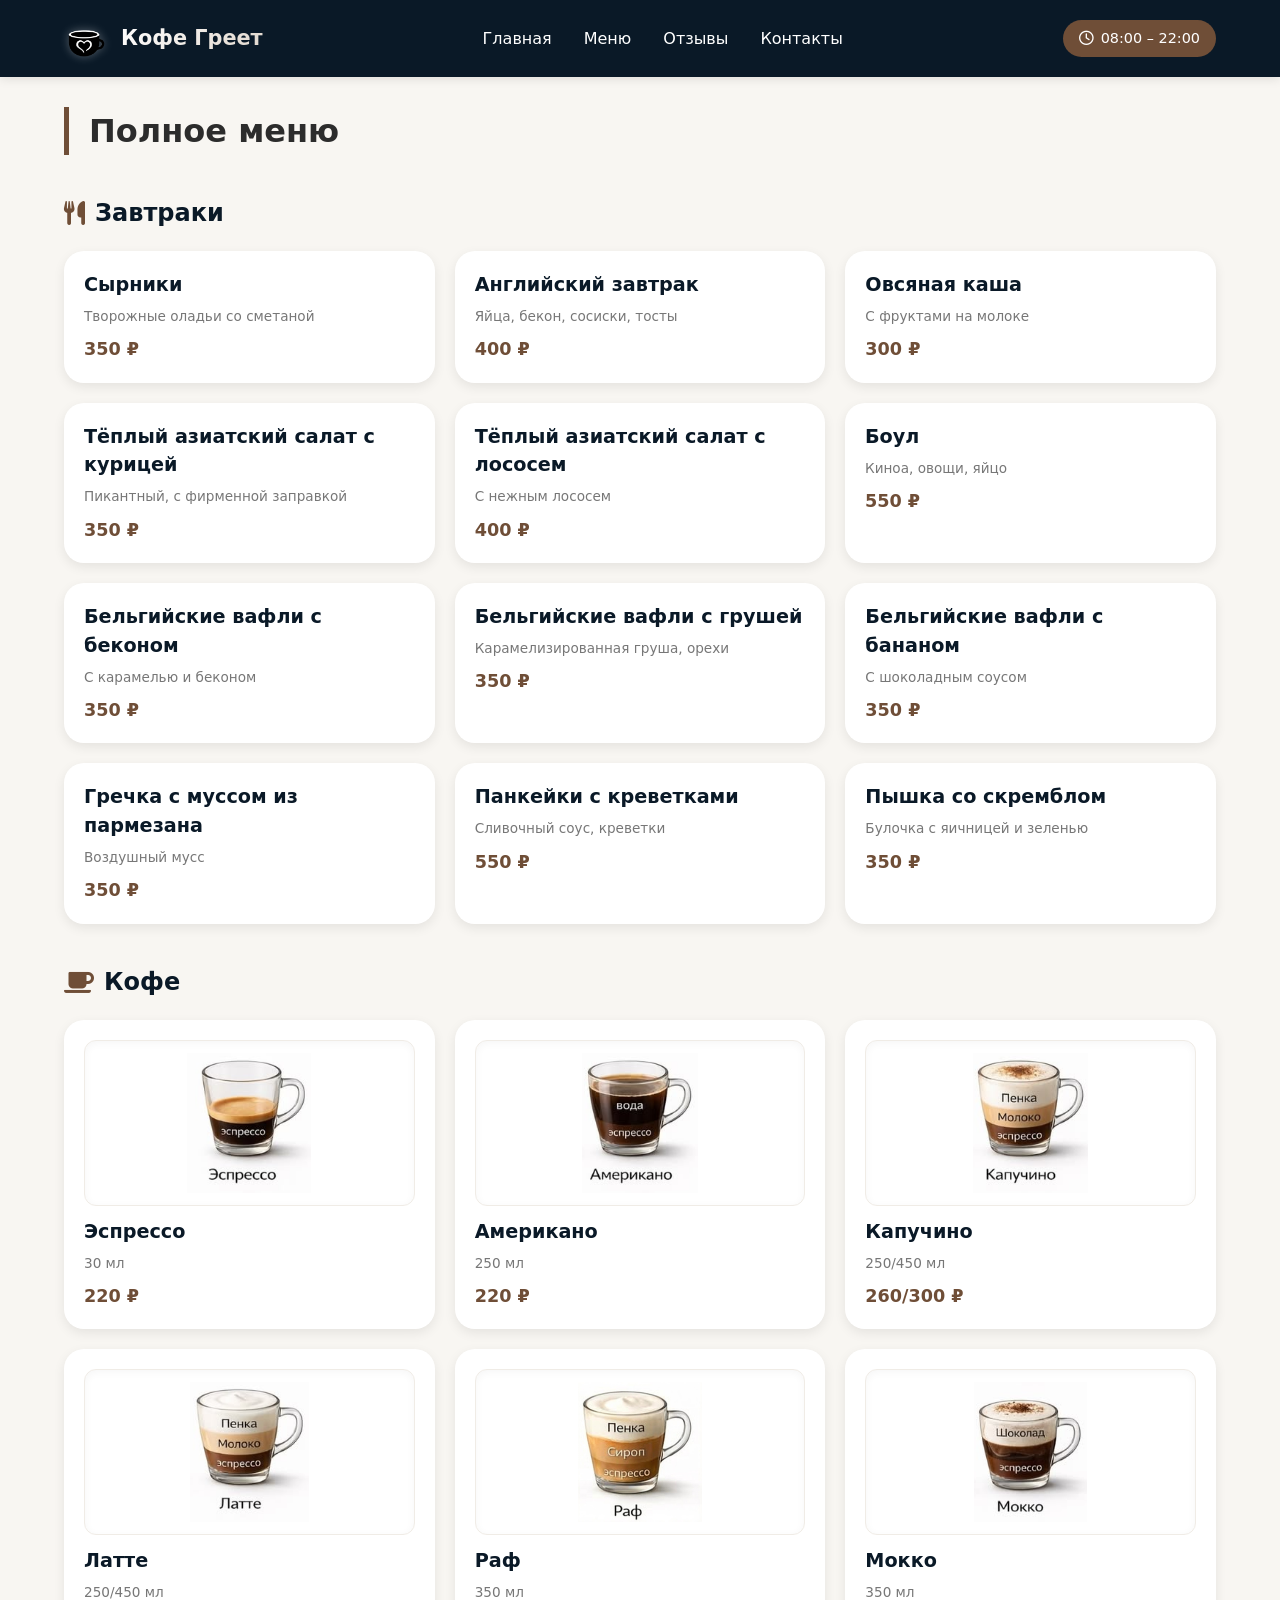
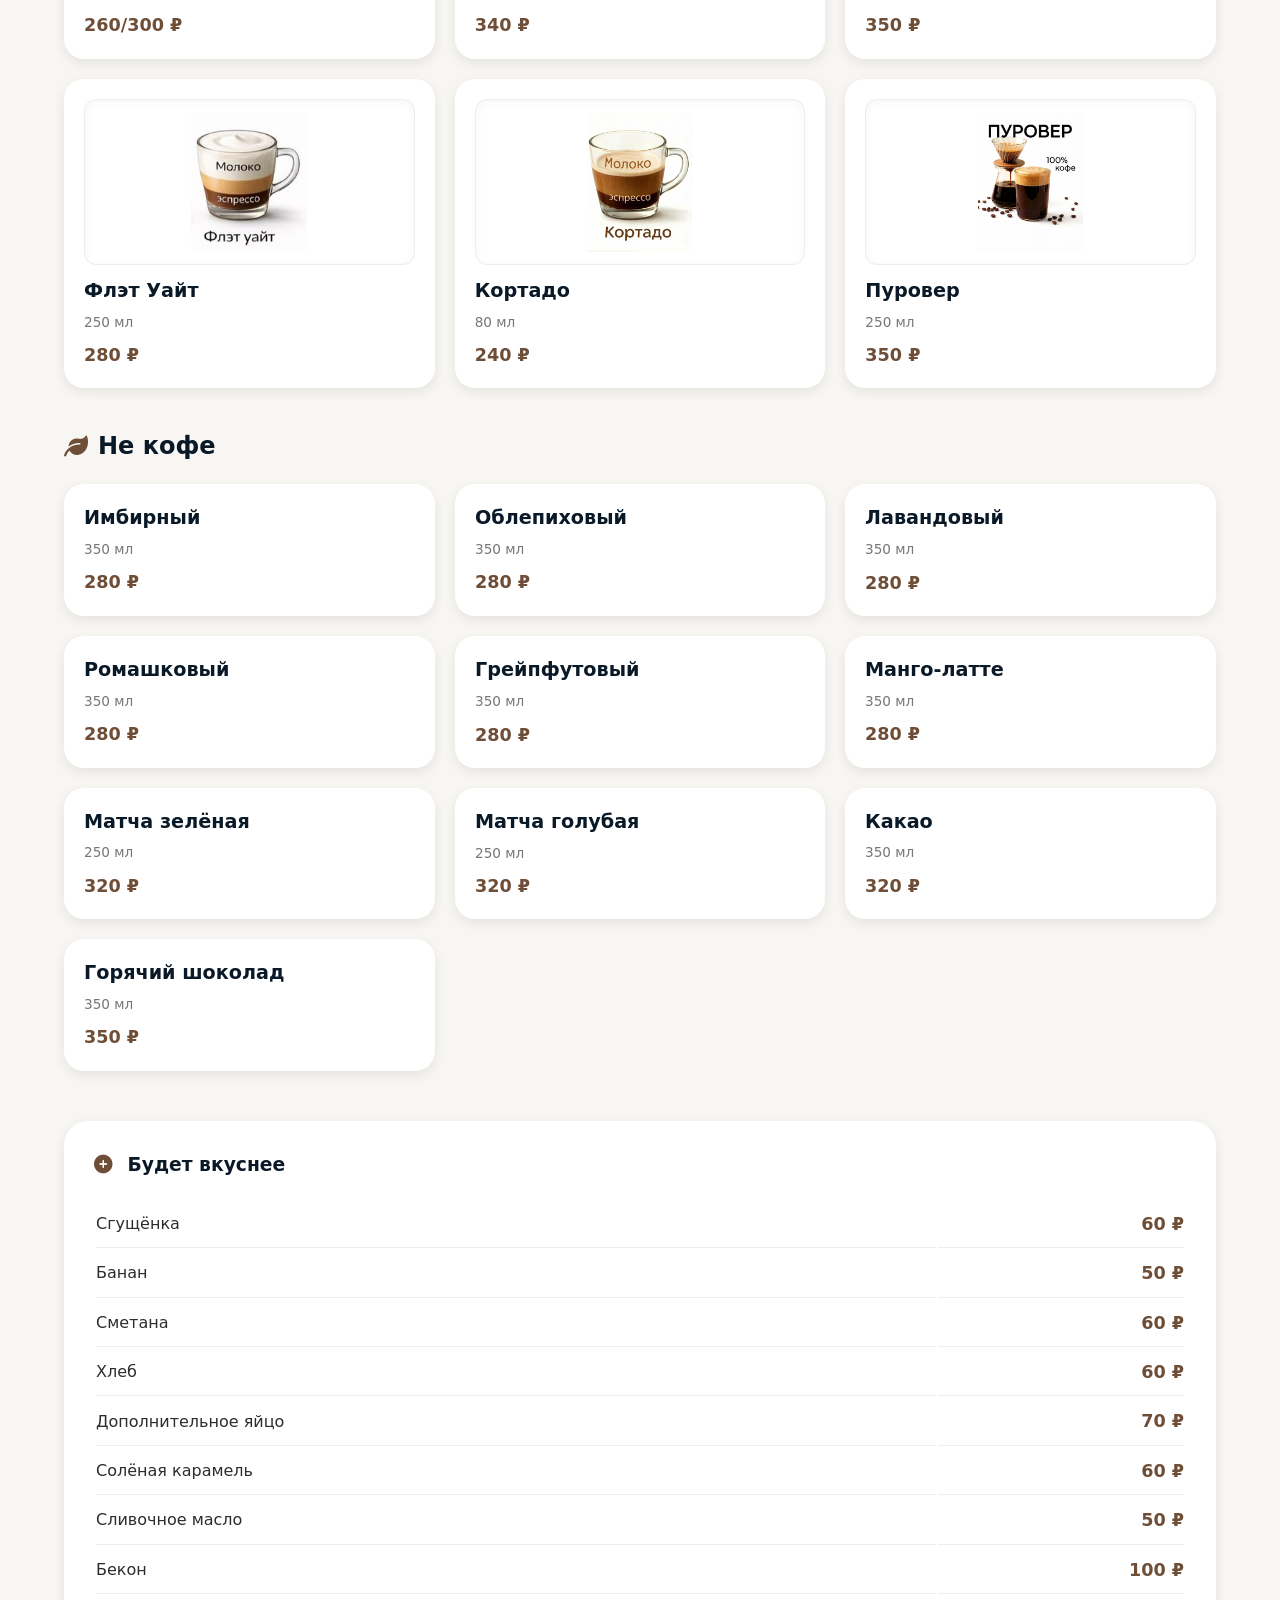
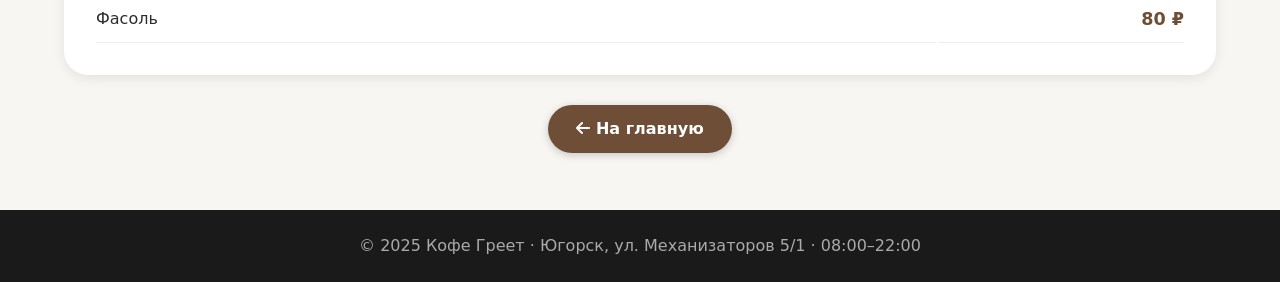
==== commit 3d7ba9b3: "Add files via upload" ====
--- a/meny.html
+++ b/meny.html
@@ -129,7 +129,7 @@
                 </div>
                 <div class="menu-card">
                     <div class="menu-img-wrapper">
-                        <img src="imgs/раф.png" alt="Раф" class="menu-img" />
+                        <img src="imgs/раф.jpeg" alt="Раф" class="menu-img" />
                     </div>
                     <h3>Раф</h3>
                     <p>350 мл</p>
--- a/meny.css
+++ b/meny.css
@@ -620,211 +620,7 @@
     100% { left: 100%; }
 }
 
-/* ===== АДАПТИВНОСТЬ ===== */
-@media (max-width: 768px) {
-    .container, .header-container {
-        padding: 0 20px;
-    }
-    .header-container {
-        flex-direction: column;
-        text-align: center;
-    }
-    .nav-menu {
-        justify-content: center;
-        flex-wrap: wrap;
-        gap: 20px;
-    }
-    .work-time {
-        white-space: normal;
-    }
-    .menu-grid {
-        grid-template-columns: repeat(auto-fill, minmax(280px, 1fr));
-    }
-    .section-title {
-        font-size: 1.75rem;
-    }
-    .category-title {
-        font-size: 1.4rem;
-    }
-    .coffee-cup {
-        width: 90px;
-        height: 75px;
-    }
-    .cup-body {
-        width: 60px;
-        height: 50px;
-    }
-    .cup-handle {
-        right: -22px;
-        width: 22px;
-        height: 28px;
-    }
-    .steam span {
-        width: 4px;
-        height: 15px;
-    }
-    .steam span:nth-child(1) { height: 20px; }
-    .steam span:nth-child(2) { height: 12px; }
-    .steam span:nth-child(3) { height: 16px; }
-    .steam span:nth-child(4) { height: 14px; }
-    .steam span:nth-child(5) { height: 18px; }
-    .bean {
-        width: 12px;
-        height: 15px;
-    }
-    .bean:nth-child(1) { top: -5px; left: -20px; }
-    .bean:nth-child(2) { top: 20px; left: -30px; width: 10px; height: 14px; }
-    .bean:nth-child(3) { bottom: 10px; right: -25px; }
-    .bean:nth-child(4) { top: -3px; right: -30px; width: 10px; height: 13px; }
-    .preloader-title {
-        font-size: 1.5rem;
-    }
-    .preloader-spinner {
-        width: 45px;
-        height: 45px;
-    }
-    .progress-bar {
-        width: 160px;
-    }
-    .coffee-fill {
-        height: 30px;
-    }
-    @keyframes coffeeRipple {
-        0%, 100% { height: 30px; }
-        50% { height: 25px; }
-    }
-
-    /* Адаптив для картинок */
-    .menu-img-wrapper {
-        min-height: 120px;
-        padding: 8px;
-    }
-    .menu-img {
-        max-height: 110px;
-    }
-}
-
-@media (max-width: 576px) {
-    .container, .header-container {
-        padding: 0 16px;
-    }
-    .logo img {
-        height: 35px;
-    }
-    .logo span {
-        font-size: 1.1rem;
-    }
-    .nav-menu {
-        gap: 16px;
-    }
-    .nav-menu a {
-        font-size: 0.9rem;
-    }
-    .work-time {
-        font-size: 0.8rem;
-        padding: 6px 12px;
-    }
-    .menu-grid {
-        grid-template-columns: 1fr;
-    }
-    .section-title {
-        font-size: 1.5rem;
-    }
-    .category-title {
-        font-size: 1.25rem;
-    }
-    .addons-section {
-        padding: 20px;
-    }
-    .btn-back {
-        padding: 10px 24px;
-    }
-    .coffee-cup {
-        width: 70px;
-        height: 60px;
-    }
-    .cup-body {
-        width: 48px;
-        height: 40px;
-        border-width: 2px;
-        border-radius: 0 0 22px 22px;
-    }
-    .cup-handle {
-        right: -18px;
-        width: 18px;
-        height: 22px;
-        border-width: 3px;
-        border-radius: 0 14px 14px 0;
-    }
-    .steam {
-        gap: 8px;
-        top: -22px;
-    }
-    .steam span {
-        width: 3px;
-        height: 12px;
-    }
-    .steam span:nth-child(1) { height: 16px; }
-    .steam span:nth-child(2) { height: 10px; }
-    .steam span:nth-child(3) { height: 13px; }
-    .steam span:nth-child(4) { height: 11px; }
-    .steam span:nth-child(5) { height: 14px; }
-    @keyframes steamRise {
-        0% { transform: translateY(0) scale(1); opacity: 0.6; }
-        100% { transform: translateY(-30px) scale(1.5); opacity: 0; }
-    }
-    .bean {
-        width: 10px;
-        height: 13px;
-    }
-    .bean:nth-child(1) { top: -3px; left: -15px; }
-    .bean:nth-child(2) { top: 15px; left: -22px; width: 8px; height: 11px; }
-    .bean:nth-child(3) { bottom: 8px; right: -18px; }
-    .bean:nth-child(4) { top: -2px; right: -22px; width: 8px; height: 10px; }
-    @keyframes beanFloat {
-        0%, 100% { transform: rotate(var(--rot)) translateY(0); opacity: 0.7; }
-        50% { transform: rotate(var(--rot)) translateY(-5px); opacity: 1; }
-    }
-    .preloader-title {
-        font-size: 1.2rem;
-    }
-    .preloader-spinner {
-        width: 35px;
-        height: 35px;
-    }
-    .preloader-spinner::before,
-    .preloader-spinner::after {
-        border-width: 2px;
-    }
-    .progress-bar {
-        width: 120px;
-        height: 2px;
-    }
-    .loading-text {
-        font-size: 0.75rem;
-        letter-spacing: 2px;
-    }
-    .coffee-fill {
-        height: 24px;
-    }
-    @keyframes coffeeRipple {
-        0%, 100% { height: 24px; }
-        50% { height: 20px; }
-    }
-    .preloader-content {
-        gap: 20px;
-    }
-
-    /* Адаптив для картинок */
-    .menu-img-wrapper {
-        min-height: 100px;
-        padding: 6px;
-    }
-    .menu-img {
-        max-height: 90px;
-    }
-}
-/*  БУРГЕР-МЕНЮ  */
+/* ===== БУРГЕР-МЕНЮ ===== */
 .burger-btn {
     display: none;
     flex-direction: column;
@@ -867,6 +663,8 @@
     opacity: 1;
     visibility: visible;
 }
+
+/* ===== АДАПТИВНОСТЬ ===== */
 @media (max-width: 768px) {
     .container, .header-container {
         padding: 0 20px;
@@ -875,7 +673,72 @@
         flex-direction: row;
         text-align: left;
     }
-    /* ... остальное без изменений ... */
+    .work-time {
+        white-space: normal;
+    }
+    .menu-grid {
+        grid-template-columns: repeat(auto-fill, minmax(280px, 1fr));
+    }
+    .section-title {
+        font-size: 1.75rem;
+    }
+    .category-title {
+        font-size: 1.4rem;
+    }
+    .coffee-cup {
+        width: 90px;
+        height: 75px;
+    }
+    .cup-body {
+        width: 60px;
+        height: 50px;
+    }
+    .cup-handle {
+        right: -22px;
+        width: 22px;
+        height: 28px;
+    }
+    .steam span {
+        width: 4px;
+        height: 15px;
+    }
+    .steam span:nth-child(1) { height: 20px; }
+    .steam span:nth-child(2) { height: 12px; }
+    .steam span:nth-child(3) { height: 16px; }
+    .steam span:nth-child(4) { height: 14px; }
+    .steam span:nth-child(5) { height: 18px; }
+    .bean {
+        width: 12px;
+        height: 15px;
+    }
+    .bean:nth-child(1) { top: -5px; left: -20px; }
+    .bean:nth-child(2) { top: 20px; left: -30px; width: 10px; height: 14px; }
+    .bean:nth-child(3) { bottom: 10px; right: -25px; }
+    .bean:nth-child(4) { top: -3px; right: -30px; width: 10px; height: 13px; }
+    .preloader-title {
+        font-size: 1.5rem;
+    }
+    .preloader-spinner {
+        width: 45px;
+        height: 45px;
+    }
+    .progress-bar {
+        width: 160px;
+    }
+    .coffee-fill {
+        height: 30px;
+    }
+    @keyframes coffeeRipple {
+        0%, 100% { height: 30px; }
+        50% { height: 25px; }
+    }
+    .menu-img-wrapper {
+        min-height: 120px;
+        padding: 8px;
+    }
+    .menu-img {
+        max-height: 110px;
+    }
     .burger-btn {
         display: flex;
     }
@@ -913,4 +776,113 @@
     .work-time {
         display: none;
     }
+}
+
+@media (max-width: 576px) {
+    .container, .header-container {
+        padding: 0 16px;
+    }
+    .logo img {
+        height: 35px;
+    }
+    .logo span {
+        font-size: 1.1rem;
+    }
+    .menu-grid {
+        grid-template-columns: 1fr;
+    }
+    .section-title {
+        font-size: 1.5rem;
+    }
+    .category-title {
+        font-size: 1.25rem;
+    }
+    .addons-section {
+        padding: 20px;
+    }
+    .btn-back {
+        padding: 10px 24px;
+    }
+    .coffee-cup {
+        width: 70px;
+        height: 60px;
+    }
+    .cup-body {
+        width: 48px;
+        height: 40px;
+        border-width: 2px;
+        border-radius: 0 0 22px 22px;
+    }
+    .cup-handle {
+        right: -18px;
+        width: 18px;
+        height: 22px;
+        border-width: 3px;
+        border-radius: 0 14px 14px 0;
+    }
+    .steam {
+        gap: 8px;
+        top: -22px;
+    }
+    .steam span {
+        width: 3px;
+        height: 12px;
+    }
+    .steam span:nth-child(1) { height: 16px; }
+    .steam span:nth-child(2) { height: 10px; }
+    .steam span:nth-child(3) { height: 13px; }
+    .steam span:nth-child(4) { height: 11px; }
+    .steam span:nth-child(5) { height: 14px; }
+    @keyframes steamRise {
+        0% { transform: translateY(0) scale(1); opacity: 0.6; }
+        100% { transform: translateY(-30px) scale(1.5); opacity: 0; }
+    }
+    .bean {
+        width: 10px;
+        height: 13px;
+    }
+    .bean:nth-child(1) { top: -3px; left: -15px; }
+    .bean:nth-child(2) { top: 15px; left: -22px; width: 8px; height: 11px; }
+    .bean:nth-child(3) { bottom: 8px; right: -18px; }
+    .bean:nth-child(4) { top: -2px; right: -22px; width: 8px; height: 10px; }
+    @keyframes beanFloat {
+        0%, 100% { transform: rotate(var(--rot)) translateY(0); opacity: 0.7; }
+        50% { transform: rotate(var(--rot)) translateY(-5px); opacity: 1; }
+    }
+    .preloader-title {
+        font-size: 1.2rem;
+    }
+    .preloader-spinner {
+        width: 35px;
+        height: 35px;
+    }
+    .preloader-spinner::before,
+    .preloader-spinner::after {
+        border-width: 2px;
+    }
+    .progress-bar {
+        width: 120px;
+        height: 2px;
+    }
+    .loading-text {
+        font-size: 0.75rem;
+        letter-spacing: 2px;
+    }
+    .coffee-fill {
+        height: 24px;
+    }
+    @keyframes coffeeRipple {
+        0%, 100% { height: 24px; }
+        50% { height: 20px; }
+    }
+    .preloader-content {
+        gap: 20px;
+    }
+    .menu-img-wrapper {
+        min-height: 100px;
+        padding: 6px;
+    }
+    .menu-img {
+        max-height: 90px;
+    }
 }
